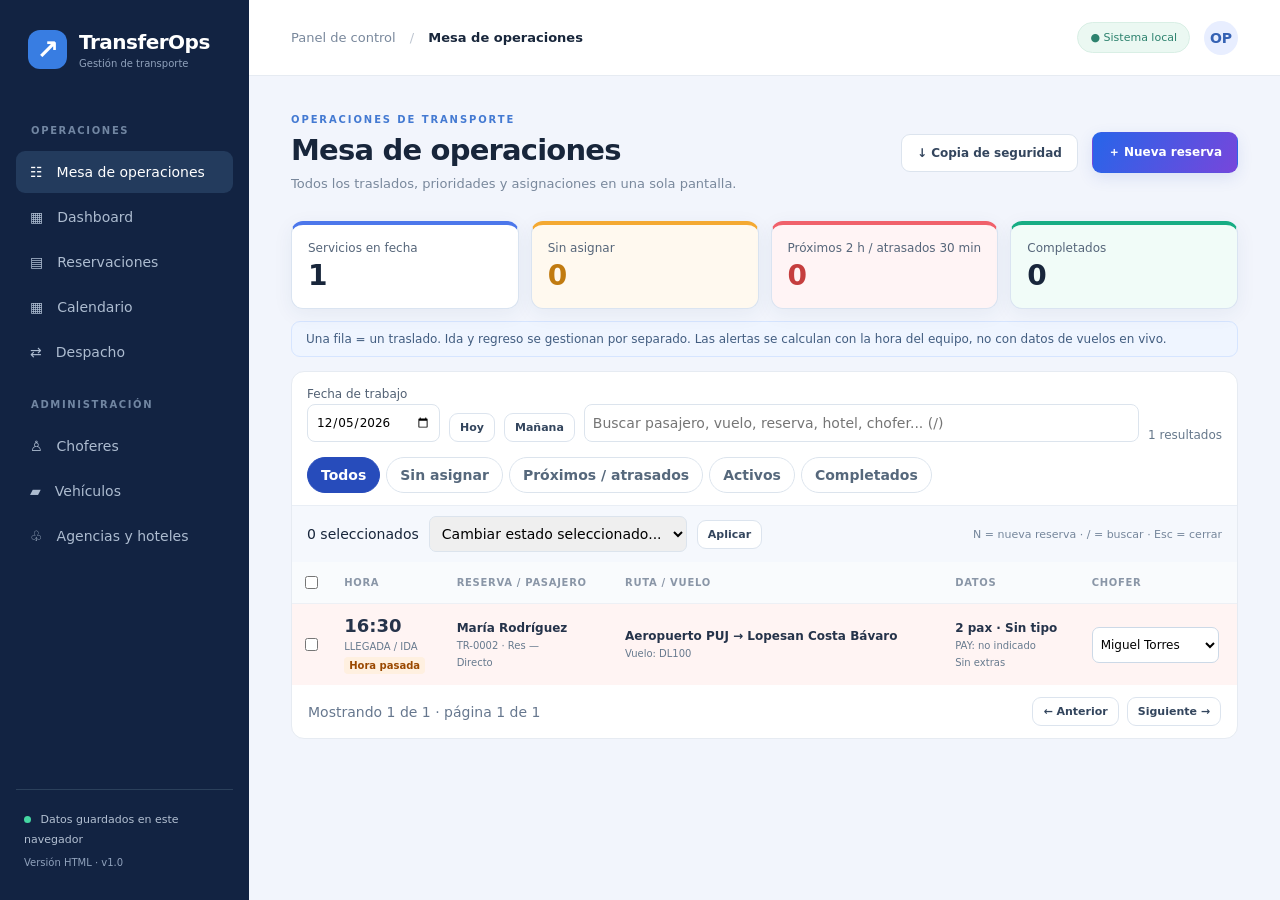
==== index.html @ 714ba37a "Add files via upload" ====
<!doctype html>
<html lang="es"><head><meta charset="UTF-8"><meta name="viewport" content="width=device-width, initial-scale=1"><meta name="theme-color" content="#101f34"><title>TransferOps | Gestión de transporte</title><link rel="stylesheet" href="styles.css"></head>
<body>
<div class="layout">
<aside class="sidebar" id="sidebar"><div class="brand"><div class="brand-icon">↗</div><div><strong>TransferOps</strong><small>Gestión de transporte</small></div></div><div class="nav-title">OPERACIONES</div><nav id="nav"><button class="nav-item active" data-view="mesa">☷ <span>Mesa de operaciones</span></button><button class="nav-item" data-view="dashboard">▦ <span>Dashboard</span></button><button class="nav-item" data-view="reservas">▤ <span>Reservaciones</span></button><button class="nav-item" data-view="calendario">▦ <span>Calendario</span></button><button class="nav-item" data-view="despacho">⇄ <span>Despacho</span></button><div class="nav-title">ADMINISTRACIÓN</div><button class="nav-item" data-view="choferes">♙ <span>Choferes</span></button><button class="nav-item" data-view="vehiculos">▰ <span>Vehículos</span></button><button class="nav-item" data-view="agencias">♧ <span>Agencias y hoteles</span></button></nav><div class="sidebar-bottom"><span class="status-dot"></span> Datos guardados en este navegador <small>Versión HTML · v1.0</small></div></aside>
<div class="main-wrap"><header class="topbar"><div class="top-left"><button id="menuToggle" class="icon-button mobile-only" aria-label="Abrir menú">☰</button><div class="breadcrumb">Panel de control <span>/</span> <b id="breadcrumb">Mesa de operaciones</b></div></div><div class="top-right"><span class="live-pill">● Sistema local</span><div class="avatar">OP</div></div></header>
<main class="content"><div class="head-row"><div><div class="eyebrow">OPERACIONES DE TRANSPORTE</div><h1 id="pageTitle">Mesa de operaciones</h1><p id="pageSubtitle">Visualiza y administra todos tus servicios desde un solo lugar.</p></div><div class="head-actions"><button class="btn btn-light" id="exportBtn">↓ Copia de seguridad</button><button class="btn btn-primary" id="newBookingBtn">＋ Nueva reserva</button></div></div><div id="content"></div></main></div></div>
<div class="modal-backdrop hidden" id="modal"><div class="modal" role="dialog" aria-modal="true" aria-labelledby="modalTitle"><div class="modal-head"><div><div class="eyebrow">GESTIÓN DE SERVICIOS</div><h2 id="modalTitle">Nueva reservación</h2></div><button class="icon-button" id="closeModal" aria-label="Cerrar">✕</button></div><form id="bookingForm"><input type="hidden" name="id"><div class="form-grid"><label>Nombre del pasajero *<input name="passenger" required maxlength="100" placeholder="Ej. Juan Pérez"></label><label>Teléfono / WhatsApp<input name="phone" placeholder="809-000-0000"></label><label>Origen comercial<select name="source" id="sourceSelect"><option value="directo">Cliente directo</option><option value="agencia">Agencia</option><option value="hotel">Hotel</option></select></label><label>Agencia u hotel<select name="agencyId" id="agencySelect"><option value="">Sin intermediario</option></select></label><label>Referencia de reserva (Res)<input name="externalRef" maxlength="60" placeholder="Ej. 97337"></label><label>Estado de pago (PAY)<select name="paymentStatus"><option value="no_indicado">No indicado (—)</option><option value="pendiente">Pendiente</option><option value="pagado">Pagado</option><option value="parcial">Pago parcial</option><option value="cobrar_chofer">Cobrar al chofer</option></select></label><label>Pasajeros *<input name="pax" type="number" min="1" max="100" value="2" required></label><label>Tipo de servicio<select name="tripType" id="tripType"><option value="solo_ida">Solo ida</option><option value="ida_vuelta">Ida y vuelta</option></select></label></div><div class="form-section-title">TRAYECTO DE IDA</div><div class="form-grid"><label>Origen *<input name="origin" required placeholder="Aeropuerto PUJ"></label><label>Destino *<input name="destination" required placeholder="Hotel / dirección"></label><label>Fecha y hora *<input type="datetime-local" name="departure" required></label><label>Vuelo<input name="flight" placeholder="Ej. AA123"></label><label>Vehículo solicitado (VEH)<input name="requestedVehicle" maxlength="80" placeholder="Ej. HIACE"></label><label>Habitación / dato adicional<input name="room" maxlength="80" placeholder="Si aplica"></label><label>Precio (USD)<input name="price" type="number" min="0" step="0.01" value="0"></label><label>Duración estimada (min)<input name="duration" type="number" min="15" max="1440" value="90"></label></div><div class="return-box hidden" id="returnBox"><div class="form-section-title">TRAYECTO DE REGRESO</div><div class="form-grid"><label>Fecha y hora de regreso *<input type="datetime-local" name="returnDeparture"></label><label>Vuelo de regreso<input name="returnFlight" placeholder="Ej. AA456"></label><label>Precio regreso (USD)<input name="returnPrice" type="number" min="0" step="0.01" value="0"></label><label>Duración estimada (min)<input name="returnDuration" type="number" min="15" max="1440" value="90"></label></div><div class="form-hint">El regreso invierte automáticamente el origen y destino de la ida.</div></div><label class="full-label">Extras / indicaciones del comprobante<input name="extras" maxlength="300" placeholder="Ej. X1 XV RUM / X2 SIX PACK"></label><label class="full-label">Observaciones<textarea name="notes" rows="2" placeholder="Instrucciones, silla para bebé, punto de encuentro..."></textarea></label><div class="form-actions"><button type="button" class="btn btn-light" id="cancelModal">Cancelar</button><button type="submit" class="btn btn-primary">Guardar reservación</button></div></form></div></div>
<nav class="mobile-dock" aria-label="Navegación rápida"><button data-dock="mesa" class="dock-active"><span>▤</span>Mesa</button><button data-dock="reservas"><span>▣</span>Reservas</button><button data-dock="calendario"><span>▦</span>Agenda</button><button data-dock="despacho"><span>⇄</span>Despacho</button><button data-dock="nuevo" class="dock-new"><span>＋</span>Nueva</button></nav>
<div id="toast" class="toast hidden" role="status"></div><script src="app.js"></script></body></html>
---- styles.css ----
:root{--navy:#101f34;--blue:#2366d1;--blue-light:#e9f0ff;--ink:#18263b;--muted:#79889c;--line:#e6ebf2;--canvas:#f6f8fc;--white:#fff;--green:#14856c;--red:#d95757}*{box-sizing:border-box}body{margin:0;font-family:Inter,ui-sans-serif,system-ui,-apple-system,"Segoe UI",Arial,sans-serif;background:var(--canvas);color:var(--ink);font-size:14px}button,input,select,textarea{font:inherit}button{cursor:pointer}.layout{display:flex;min-height:100vh}.sidebar{width:249px;flex:none;background:var(--navy);color:#dbe6f5;display:flex;flex-direction:column;padding:28px 16px;position:sticky;top:0;height:100vh}.brand{display:flex;align-items:center;gap:12px;padding:2px 12px 33px}.brand-icon{width:39px;height:39px;background:#387de2;border-radius:12px;display:grid;place-items:center;font-size:27px;font-weight:800;color:#fff}.brand strong{font-size:20px;letter-spacing:-.5px;color:#fff}.brand small,.sidebar-bottom small{display:block;font-size:10px;color:#90a2bc;margin-top:4px}.nav-title{font-size:10px;letter-spacing:1.65px;color:#7186a2;padding:23px 15px 12px;font-weight:800}.nav-item{display:flex;align-items:center;gap:14px;border:0;width:100%;padding:13px 14px;border-radius:9px;color:#adbcd0;background:transparent;text-align:left;font-size:14px;margin:3px 0}.nav-item:first-letter{font-size:19px}.nav-item.active,.nav-item:hover{background:#233b5d;color:#fff}.sidebar-bottom{margin-top:auto;font-size:11px;border-top:1px solid #2b405b;padding:20px 8px 0;color:#b3c0d2;line-height:1.8}.status-dot{display:inline-block;width:7px;height:7px;border-radius:50%;background:#45d7a2;margin-right:6px}.main-wrap{flex:1;min-width:0}.topbar{height:76px;background:#fff;border-bottom:1px solid var(--line);display:flex;align-items:center;justify-content:space-between;padding:0 42px}.breadcrumb{color:var(--muted);font-size:13px}.breadcrumb span{margin:0 10px;color:#bdc5d0}.breadcrumb b{color:var(--ink)}.top-right,.head-actions,.top-left{display:flex;align-items:center;gap:14px}.live-pill{color:#2d826e;background:#ebf8f2;border:1px solid #d9efe5;font-size:11px;padding:8px 12px;border-radius:30px}.avatar{width:34px;height:34px;background:#e8eeff;color:#3562b4;font-weight:700;border-radius:50%;display:grid;place-items:center}.content{max-width:1600px;margin:0 auto;padding:38px 42px}.head-row{display:flex;justify-content:space-between;align-items:center;gap:18px;margin-bottom:30px}.eyebrow{font-size:10px;letter-spacing:1.9px;font-weight:800;color:#447ad2;margin-bottom:8px}.head-row h1{font-size:29px;margin:0;letter-spacing:-.8px}.head-row p{color:var(--muted);margin:9px 0 0;font-size:13px}.btn{border:1px solid transparent;display:inline-flex;align-items:center;gap:7px;border-radius:9px;padding:11px 15px;font-size:12px;font-weight:700;white-space:nowrap}.btn-primary{background:var(--blue);color:white}.btn-primary:hover{background:#1757bc}.btn-light{background:#fff;border-color:#dce4ee;color:#33455d}.btn-light:hover{background:#f2f6fd}.btn-sm{font-size:11px;padding:7px 10px}.stats{display:grid;grid-template-columns:repeat(4,minmax(0,1fr));gap:17px;margin-bottom:24px}.stat{background:#fff;border:1px solid var(--line);border-radius:13px;padding:22px;position:relative;min-height:128px}.stat span{color:var(--muted);font-size:12px}.stat b{display:block;font-size:30px;margin-top:13px;letter-spacing:-1px}.stat i{position:absolute;right:19px;top:18px;background:#f0f5fe;color:#4279d3;border-radius:10px;padding:9px;font-style:normal;font-size:18px}.section{background:#fff;border:1px solid var(--line);border-radius:13px;margin-bottom:22px;overflow:hidden}.section-head{padding:21px 23px;border-bottom:1px solid var(--line);display:flex;align-items:center;justify-content:space-between;gap:15px}.section-head h2{font-size:15px;margin:0}.section-head p{font-size:12px;color:var(--muted);margin:6px 0 0}.section-body{padding:22px}.table-scroll{overflow-x:auto}.table{width:100%;border-collapse:collapse;text-align:left}.table th{background:#f9fbfd;color:#8a96a7;font-size:10px;letter-spacing:.7px;font-weight:800;text-transform:uppercase;padding:13px 18px;white-space:nowrap}.table td{padding:16px 18px;border-top:1px solid #edf0f5;font-size:12px;vertical-align:middle}.table strong{display:block;color:#25334a}.secondary{color:var(--muted);font-size:11px;margin-top:5px}.badge{display:inline-block;border-radius:6px;font-size:10px;font-weight:700;padding:6px 9px;white-space:nowrap;background:#f0f2f6;color:#65758a}.badge.confirmada,.badge.asignado{background:#eaf1ff;color:#376cbe}.badge.en_camino,.badge.en_curso,.badge.pasajero_a_bordo{background:#e7f7f3;color:#13866e}.badge.completado{background:#e7f7ed;color:#208350}.badge.cancelado{background:#ffebeb;color:#cb4e4e}.badge.pendiente{background:#fff4e3;color:#ac7427}.toolbar{display:flex;gap:10px;align-items:center;flex-wrap:wrap;padding:17px 20px;border-bottom:1px solid var(--line)}.toolbar input,.toolbar select,.simple-form input,.simple-form select{background:white;border:1px solid #dfe6ee;border-radius:8px;padding:10px 12px;outline-color:#2366d1;color:#34445a;min-width:125px}.toolbar input{flex:1;min-width:180px}.empty{padding:45px 20px;text-align:center;color:var(--muted)}.empty strong{display:block;margin-bottom:8px;color:var(--ink)}.link-button{color:#2569d2;background:transparent;border:none;font-weight:700;font-size:12px;padding:5px}.actions{display:flex;align-items:center;gap:5px}.mini-row{display:grid;grid-template-columns:1fr 1fr;gap:20px}.summary-list{display:flex;flex-direction:column;gap:12px}.summary-item{padding:12px;border:1px solid var(--line);border-radius:9px;display:flex;justify-content:space-between;gap:10px;align-items:center}.summary-item b{font-size:12px}.summary-item span{font-size:11px;color:var(--muted)}.modal-backdrop{position:fixed;inset:0;background:#0e1a2cb8;z-index:20;display:flex;align-items:center;justify-content:center;padding:18px}.hidden{display:none!important}.modal{background:#fff;border-radius:16px;max-width:760px;width:100%;max-height:94vh;overflow:auto;box-shadow:0 30px 90px #0004}.modal-head{padding:24px 28px 18px;border-bottom:1px solid var(--line);display:flex;justify-content:space-between;align-items:center}.modal-head h2{margin:0;font-size:21px}.icon-button{border:1px solid var(--line);border-radius:9px;background:#fff;padding:8px 11px}.modal form{padding:23px 28px 28px}.form-grid{display:grid;grid-template-columns:1fr 1fr;gap:16px}.form-grid label,.full-label{display:flex;flex-direction:column;gap:7px;font-size:11px;font-weight:700;color:#45566d}.form-grid input,.form-grid select,.full-label textarea{border:1px solid #dce5f1;border-radius:8px;padding:11px 12px;width:100%;font-weight:400;color:#203047;background:#fff}.form-grid input:focus,.form-grid select:focus,textarea:focus{outline:2px solid #adccff}.form-section-title{border-top:1px solid var(--line);padding-top:21px;margin:23px 0 16px;font-size:10px;font-weight:800;letter-spacing:1.6px;color:#447ad2}.return-box .form-section-title{border-top:none}.return-box{margin-top:22px;border:1px solid #dfe8f5;background:#f9fbff;border-radius:10px;padding:0 16px 18px}.form-hint{color:var(--muted);font-size:11px;margin-top:12px}.full-label{margin-top:18px}.form-actions{display:flex;justify-content:end;gap:10px;margin-top:23px}.toast{position:fixed;z-index:40;right:22px;bottom:24px;background:#152a43;color:#fff;border-radius:10px;padding:14px 20px;box-shadow:0 10px 30px #0003;font-size:12px}.simple-form{display:flex;gap:9px;flex-wrap:wrap;align-items:end}.simple-form input,.simple-form select{flex:1;min-width:145px}.month-bar{display:flex;gap:12px;align-items:center}.calendar{display:grid;grid-template-columns:repeat(7,minmax(0,1fr));gap:5px;padding:18px}.day-name{text-align:center;color:#8190a4;font-size:10px;font-weight:700;padding:8px}.day-cell{min-height:108px;border:1px solid var(--line);border-radius:8px;padding:8px;overflow:hidden;background:#fff}.day-cell.outside{background:#f9fafc;color:#aab4c2}.day-cell.today{border-color:#4082e5}.day-cell .date{font-size:12px;font-weight:700;display:block;margin-bottom:8px}.calendar-event{display:block;width:100%;padding:4px 6px;margin:3px 0;border:0;border-radius:5px;background:#edf3ff;color:#285da8;text-align:left;font-size:10px;white-space:nowrap;overflow:hidden;text-overflow:ellipsis}.calendar-event.return{background:#ecfaf3;color:#197354}.muted-note{font-size:11px;color:var(--muted)}.mobile-only{display:none}.pill-select{max-width:150px;padding:7px 5px;border:1px solid #dfe5ee;border-radius:6px;font-size:11px;background:#fff}.kpi-mini{font-weight:700;color:#206fcf}.detail-card{padding:17px 22px;display:flex;flex-wrap:wrap;gap:20px;justify-content:space-between;align-items:center;border-top:1px solid var(--line)}.detail-card .route{min-width:200px;flex:1}.detail-card .route strong{font-size:13px}.detail-card .assign{display:flex;gap:8px;flex-wrap:wrap}.detail-card .assign select{min-width:130px}.small-help{color:var(--muted);font-size:11px;padding:14px 20px}.details-tag{font-size:10px;color:#4776bc;background:#ebf1fc;border-radius:6px;padding:6px 8px}.notice{border:1px solid #d7e6fc;background:#eff5ff;color:#3f6396;font-size:12px;line-height:1.6;border-radius:10px;padding:15px 18px;margin-bottom:20px}@media(max-width:1100px){.stats{grid-template-columns:repeat(2,1fr)}.content{padding:30px 24px}.topbar{padding:0 24px}.mini-row{grid-template-columns:1fr}}@media(max-width:780px){.sidebar{position:fixed;z-index:12;left:-270px;transition:left .2s;box-shadow:10px 0 40px #0001}.sidebar.open{left:0}.mobile-only{display:inline-flex}.topbar{height:65px;padding:0 16px}.content{padding:25px 14px}.head-row{align-items:flex-start;flex-direction:column}.head-actions{width:100%;flex-wrap:wrap}.head-row h1{font-size:26px}.stats{gap:10px}.stat{padding:16px;min-height:110px}.stat b{font-size:24px}.form-grid{grid-template-columns:1fr}.modal form{padding:18px}.modal-head{padding:20px}.calendar{gap:2px;padding:8px}.day-cell{min-height:75px;padding:4px}.calendar-event{font-size:8px;padding:4px 2px}.day-name{font-size:9px}.section-head{padding:17px}.top-right .live-pill{display:none}}@media(max-width:420px){.stats{grid-template-columns:1fr 1fr}.stat i{display:none}.stat b{font-size:22px}.form-actions{flex-wrap:wrap}}

/* Mesa de operaciones: densidad controlada y acceso rápido */
.ops-stats{display:grid;grid-template-columns:repeat(4,minmax(0,1fr));gap:12px;margin-bottom:12px}.ops-stat{border:1px solid #dae4f1;background:#fff;border-radius:12px;padding:16px}.ops-stat span{display:block;font-size:12px;color:#56667a}.ops-stat strong{display:block;font-size:28px;margin-top:4px}.ops-stat.warn strong{color:#c17b10}.ops-stat.hot strong{color:#c53e3e}.ops-note{padding:10px 14px;background:#eff5ff;border:1px solid #d6e5ff;border-radius:9px;color:#425d80;margin-bottom:14px;font-size:12px}.ops-board{overflow:hidden}.ops-controls{display:flex;align-items:end;gap:9px;flex-wrap:wrap;padding:15px}.ops-controls label{display:grid;gap:3px;font-size:12px;color:#526174}.ops-controls input{min-height:38px;border:1px solid #dce4ed;border-radius:8px;padding:8px}.ops-search{flex:1;min-width:245px}.ops-count{font-size:12px;color:#66788b}.ops-tabs{display:flex;gap:6px;overflow:auto;padding:0 15px 12px}.ops-tab{border:1px solid #dce4ed;border-radius:18px;padding:9px 13px;white-space:nowrap;background:#fff;color:#56687c;font-weight:650}.ops-tab.selected{background:#e7efff;color:#1755a7;border-color:#a9c8ff}.ops-bulk{display:flex;gap:10px;align-items:center;flex-wrap:wrap;padding:10px 15px;background:#f5f8fd;border-top:1px solid #e9eef5}.ops-bulk select{padding:8px;border:1px solid #dce4ed;border-radius:7px}.ops-helper{font-size:11px;color:#75869b;margin-left:auto}.ops-table{font-size:12px;min-width:1400px}.ops-table td,.ops-table th{padding:11px 9px;vertical-align:middle}.ops-table td strong{font-size:12px}.ops-table td small{display:block;color:#677a8e;margin-top:4px;max-width:250px;line-height:1.3}.ops-time strong{font-size:18px!important}.ops-alert{display:inline-block;background:#fff0e0;color:#9a4800;border-radius:4px;padding:3px 5px;margin-top:4px;font-weight:700;font-size:10px}.ops-select{max-width:170px;width:100%;border:1px solid #ccd9e7;border-radius:7px;padding:9px 4px;background:#fff;font-size:12px}.ops-table tr.ops-unassigned{box-shadow:inset 3px 0 #e2a22a}.ops-table tr.ops-late{background:#fff4f3}.ops-table tr.ops-urgent:not(.ops-late){background:#fffaf1}.ops-footer{display:flex;justify-content:space-between;align-items:center;gap:12px;padding:12px 16px;color:#66778e}.ops-footer div{display:flex;gap:8px}@media(max-width:900px){.ops-stats{grid-template-columns:repeat(2,minmax(0,1fr))}.ops-helper{display:none}.ops-controls{align-items:stretch}}

/* TransferOps Mobile: diseñado para despachar con una sola mano */
:root{--blue:#2864e7;--navy:#122342;--canvas:#f2f5fc;--green:#0e9c7a;--red:#e44759;--orange:#e89020}
.btn-primary{background:linear-gradient(120deg,#2765e9,#7746db);box-shadow:0 5px 15px #3855bd20}.btn:active,.service-button:active,.mobile-dock button:active{transform:scale(.98)}
.ops-stat{border-top:4px solid #4c77eb;box-shadow:0 5px 20px #203d7210}.ops-stat.warn{border-top-color:#f4a932;background:#fff9ef}.ops-stat.hot{border-top-color:#f0616b;background:#fff4f5}.ops-stat:last-child{border-top-color:#17ad84;background:#f1fcf8}
.ops-tab.selected{background:#274cbb;color:#fff;border-color:#274cbb}.ops-table tbody tr:hover{background:#f0f5ff}.mobile-dock,.mobile-services{display:none}
@media(max-width:780px){
 html{scroll-padding-top:70px}body{background:#f3f6fd}.topbar{height:56px;position:sticky;top:0;z-index:8;box-shadow:0 3px 16px #18395a0a}.breadcrumb{font-size:12px}.avatar{width:30px;height:30px}.content{padding:17px 12px calc(105px + env(safe-area-inset-bottom))}.eyebrow{font-size:9px}.head-row{gap:12px;margin-bottom:15px}.head-row h1{font-size:23px}.head-row p{font-size:12px;margin-top:5px}.head-actions{display:grid;grid-template-columns:1fr 1fr;gap:8px}.head-actions .btn{justify-content:center;padding:12px 6px;font-size:11px}.head-actions .btn-primary{background:linear-gradient(110deg,#285feb,#7440d8)}
 .mobile-dock{display:flex;position:fixed;bottom:0;left:0;right:0;z-index:15;align-items:stretch;justify-content:space-around;background:#fff;border-top:1px solid #dbe3ef;padding:7px 4px calc(7px + env(safe-area-inset-bottom));box-shadow:0 -10px 30px #19305716}.mobile-dock button{border:0;background:transparent;min-width:0;flex:1;display:flex;flex-direction:column;align-items:center;justify-content:center;gap:2px;color:#718198;font-size:10px;font-weight:750;padding:5px 1px;border-radius:10px;min-height:50px}.mobile-dock button span{font-size:23px;line-height:25px}.mobile-dock button.dock-active{background:#edf3ff;color:#2c58c9}.mobile-dock button.dock-new{background:linear-gradient(140deg,#315bea,#7c49d9);color:#fff;margin-left:3px;box-shadow:0 4px 12px #365ae33d}
 .ops-stats{gap:8px}.ops-stat{padding:11px;min-height:91px;border-radius:12px}.ops-stat span{font-size:11px;line-height:1.3}.ops-stat strong{font-size:25px;margin-top:6px}.ops-note{padding:10px 12px;font-size:11px;margin-bottom:10px}.ops-board{border:0;background:transparent;overflow:visible}.ops-controls{padding:12px;background:white;border:1px solid #e2e9f4;border-radius:13px;display:grid;grid-template-columns:1fr 1fr;gap:8px}.ops-controls label{grid-column:1 / -1;font-weight:700}.ops-controls input{width:100%;min-height:46px;font-size:15px}.ops-controls .ops-search{grid-column:1 / -1;grid-row:3;min-width:0;font-size:16px;min-height:48px;background:#f7f9fe}.ops-controls .ops-count{grid-column:1/-1;text-align:center;font-size:11px}.ops-controls [data-mesa-today],.ops-controls [data-mesa-tomorrow]{min-height:42px;justify-content:center;background:#eaf1ff;color:#284caf;border-color:#cadbff}.ops-controls label{grid-row:1}.ops-tabs{padding:12px 0;gap:7px;scrollbar-width:none}.ops-tabs::-webkit-scrollbar{display:none}.ops-tab{font-size:12px;padding:11px 14px;border-radius:25px;min-height:43px}.ops-bulk{background:white;border:1px solid #e6eaf2;border-radius:12px;padding:9px;gap:7px;margin-bottom:10px}.ops-bulk select{flex:1;min-width:0;min-height:40px}.ops-bulk button{min-height:40px}.ops-bulk #mesaSelectedCount{font-size:11px;white-space:nowrap}.desktop-ops-table{display:none}.mobile-services{display:grid;gap:11px}.mobile-service{border:1px solid #dfe7f3;border-left:5px solid #4d79eb;border-radius:15px;padding:14px;background:white;box-shadow:0 5px 19px #193e770b}.mobile-service.service-missing{border-left-color:#eea52a}.mobile-service.service-urgent{background:#fffaf1}.mobile-service.service-late{background:#fff3f4;border-left-color:#e65262}.service-top{display:flex;align-items:center;flex-wrap:wrap;gap:7px}.service-clock{font-size:24px;font-weight:850;letter-spacing:-.6px;color:#14253e}.service-type{font-size:10px;font-weight:850;border-radius:7px;padding:6px 8px}.service-arrival{background:#e3f5f1;color:#137b60}.service-exit{background:#eee9ff;color:#6748b5}.service-alert{background:#ffdfdc;color:#a8323e;font-size:10px;font-weight:750;border-radius:6px;padding:5px}.service-main{display:flex;justify-content:space-between;align-items:center;gap:8px;margin:10px 0}.service-name{display:block;font-size:16px;color:#172947}.service-ref{font-size:11px;color:#708198;margin-top:3px}.service-route{background:#f4f7fc;border-radius:10px;padding:10px 12px;display:grid;grid-template-columns:1fr;gap:3px}.service-route strong{font-size:12px;font-weight:700;line-height:1.35}.service-route span{color:#6885c5;font-size:12px;font-weight:900}.service-chips{display:flex;gap:6px;flex-wrap:wrap;margin-top:9px}.service-chips span{background:#eaf2ff;color:#345b92;border-radius:7px;padding:6px 8px;font-size:11px;font-weight:700}.service-meta{color:#64758c;font-size:11px;margin:10px 0 0}.service-extras{margin-top:7px;border-radius:6px;background:#fdf4df;color:#805f21;padding:8px;font-size:11px;word-break:break-word}.service-actions{display:grid;grid-template-columns:minmax(0,1fr) minmax(0,1fr) 45px;gap:7px;margin-top:12px}.service-button{border:1px solid #d2def0;background:#edf3ff;color:#2355b2;min-height:45px;border-radius:9px;font-size:11px;font-weight:800;white-space:normal;padding:7px 5px}.next-button{background:#0fa17c;color:white;border-color:#0fa17c}.edit-button{font-size:19px;background:#fff}.service-assign{display:grid;gap:10px;background:#f3f6fd;padding:12px;border-radius:10px;margin-top:12px}.service-assign label{display:grid;gap:5px;font-size:11px;font-weight:750;color:#476080}.service-assign select{width:100%;min-height:46px;border:1px solid #cddcf1;border-radius:8px;background:#fff;padding:8px;font-size:15px;color:#193654}.ops-footer{border:0;background:white;border-radius:12px;margin-top:10px;font-size:11px;flex-wrap:wrap}.ops-footer .btn{min-height:41px}.section:not(.ops-board){border-radius:13px}.modal-backdrop{padding:0;align-items:end}.modal{width:100%;max-height:95dvh;border-radius:20px 20px 0 0;padding-bottom:env(safe-area-inset-bottom)}.modal-head{position:sticky;top:0;background:#fff;z-index:1;padding:18px 16px}.modal form{padding:14px 16px 30px}.form-grid{gap:13px}.form-grid input,.form-grid select,.full-label textarea,.full-label input{min-height:46px;font-size:16px}.form-actions{position:sticky;bottom:0;background:white;border-top:1px solid #e3e9f1;padding:12px 0;z-index:2}.form-actions .btn{min-height:46px;flex:1;justify-content:center}.toast{bottom:calc(85px + env(safe-area-inset-bottom));left:14px;right:14px;font-size:13px;text-align:center}
 .table-scroll:not(.desktop-ops-table){max-width:100%;overflow-x:auto}.toolbar{gap:8px;padding:12px}.toolbar input,.toolbar select{min-height:44px}.stat{min-height:104px}.day-cell{min-height:68px}.calendar-event{display:none}.day-cell:has(.calendar-event){background:#eaf2ff;border-color:#a4c1fb}.day-cell:has(.calendar-event):after{content:'●';font-size:13px;color:#3771db}
}
@media(max-width:365px){.service-actions{grid-template-columns:1fr 1fr 38px}.service-button{font-size:10px}.ops-stat strong{font-size:22px}.mobile-dock button{font-size:9px}}
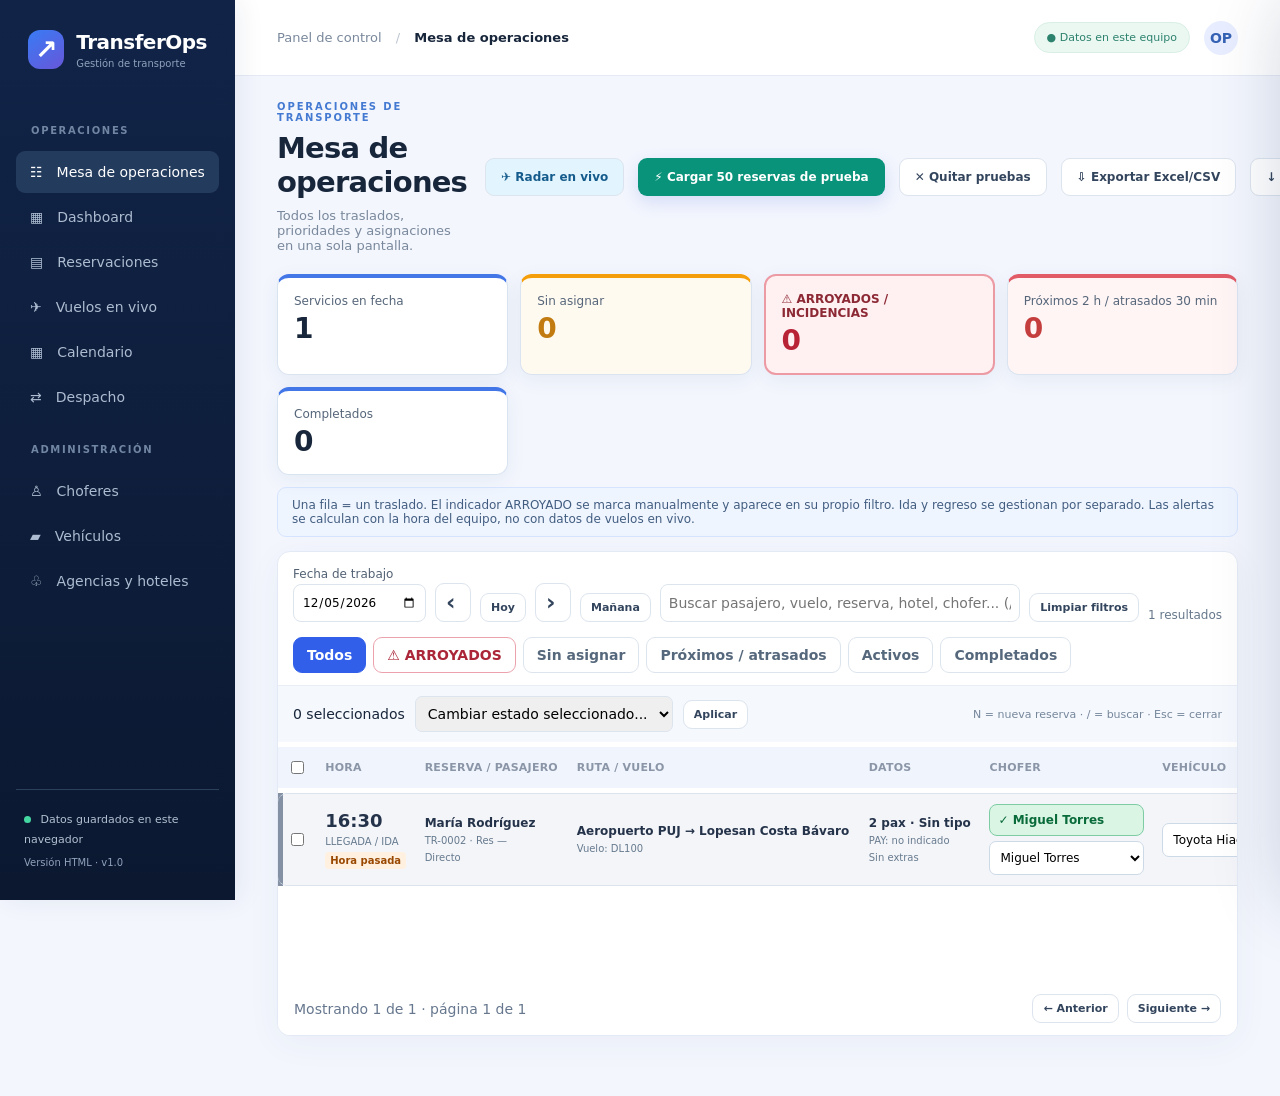
==== commit bc6d4355: "Add files via upload" ====
--- a/index.html
+++ b/index.html
@@ -1,10 +1,10 @@
 <!doctype html>
-<html lang="es"><head><meta charset="UTF-8"><meta name="viewport" content="width=device-width, initial-scale=1"><meta name="theme-color" content="#101f34"><title>TransferOps | Gestión de transporte</title><link rel="stylesheet" href="styles.css"></head>
+<html lang="es"><head><meta charset="UTF-8"><meta name="viewport" content="width=device-width, initial-scale=1"><meta name="theme-color" content="#101f34"><title>TransferOps | Gestión de transporte</title><link rel="stylesheet" href="styles.css"><link rel="stylesheet" href="pc-pro.css"></head>
 <body>
 <div class="layout">
-<aside class="sidebar" id="sidebar"><div class="brand"><div class="brand-icon">↗</div><div><strong>TransferOps</strong><small>Gestión de transporte</small></div></div><div class="nav-title">OPERACIONES</div><nav id="nav"><button class="nav-item active" data-view="mesa">☷ <span>Mesa de operaciones</span></button><button class="nav-item" data-view="dashboard">▦ <span>Dashboard</span></button><button class="nav-item" data-view="reservas">▤ <span>Reservaciones</span></button><button class="nav-item" data-view="calendario">▦ <span>Calendario</span></button><button class="nav-item" data-view="despacho">⇄ <span>Despacho</span></button><div class="nav-title">ADMINISTRACIÓN</div><button class="nav-item" data-view="choferes">♙ <span>Choferes</span></button><button class="nav-item" data-view="vehiculos">▰ <span>Vehículos</span></button><button class="nav-item" data-view="agencias">♧ <span>Agencias y hoteles</span></button></nav><div class="sidebar-bottom"><span class="status-dot"></span> Datos guardados en este navegador <small>Versión HTML · v1.0</small></div></aside>
-<div class="main-wrap"><header class="topbar"><div class="top-left"><button id="menuToggle" class="icon-button mobile-only" aria-label="Abrir menú">☰</button><div class="breadcrumb">Panel de control <span>/</span> <b id="breadcrumb">Mesa de operaciones</b></div></div><div class="top-right"><span class="live-pill">● Sistema local</span><div class="avatar">OP</div></div></header>
-<main class="content"><div class="head-row"><div><div class="eyebrow">OPERACIONES DE TRANSPORTE</div><h1 id="pageTitle">Mesa de operaciones</h1><p id="pageSubtitle">Visualiza y administra todos tus servicios desde un solo lugar.</p></div><div class="head-actions"><button class="btn btn-light" id="exportBtn">↓ Copia de seguridad</button><button class="btn btn-primary" id="newBookingBtn">＋ Nueva reserva</button></div></div><div id="content"></div></main></div></div>
+<aside class="sidebar" id="sidebar"><div class="brand"><div class="brand-icon">↗</div><div><strong>TransferOps</strong><small>Gestión de transporte</small></div></div><div class="nav-title">OPERACIONES</div><nav id="nav"><button class="nav-item active" data-view="mesa">☷ <span>Mesa de operaciones</span></button><button class="nav-item" data-view="dashboard">▦ <span>Dashboard</span></button><button class="nav-item" data-view="reservas">▤ <span>Reservaciones</span></button><a class="nav-item" href="vuelos.html" style="text-decoration:none">✈ <span>Vuelos en vivo</span></a><button class="nav-item" data-view="calendario">▦ <span>Calendario</span></button><button class="nav-item" data-view="despacho">⇄ <span>Despacho</span></button><div class="nav-title">ADMINISTRACIÓN</div><button class="nav-item" data-view="choferes">♙ <span>Choferes</span></button><button class="nav-item" data-view="vehiculos">▰ <span>Vehículos</span></button><button class="nav-item" data-view="agencias">♧ <span>Agencias y hoteles</span></button></nav><div class="sidebar-bottom"><span class="status-dot"></span> Datos guardados en este navegador <small>Versión HTML · v1.0</small></div></aside>
+<div class="main-wrap"><header class="topbar"><div class="top-left"><button id="menuToggle" class="icon-button mobile-only" aria-label="Abrir menú">☰</button><div class="breadcrumb">Panel de control <span>/</span> <b id="breadcrumb">Mesa de operaciones</b></div></div><div class="top-right"><span class="live-pill">● Datos en este equipo</span><div class="avatar">OP</div></div></header>
+<main class="content"><div class="head-row"><div><div class="eyebrow">OPERACIONES DE TRANSPORTE</div><h1 id="pageTitle">Mesa de operaciones</h1><p id="pageSubtitle">Visualiza y administra todos tus servicios desde un solo lugar.</p></div><div class="head-actions"><a class="btn btn-light" href="vuelos.html" style="text-decoration:none;background:#e2f5ff;color:#155b8b">✈ Radar en vivo</a><button class="btn btn-primary" id="loadDemoBtn" style="background:#0a937b;color:white">⚡ Cargar 50 reservas de prueba</button><button class="btn btn-light" id="removeDemoBtn" title="Elimina solamente las reservas TEST- y los recursos de prueba">✕ Quitar pruebas</button><button class="btn btn-light" id="csvBtn">⇩ Exportar Excel/CSV</button><button class="btn btn-light" id="exportBtn">↓ Respaldo</button><button class="btn btn-primary" id="newBookingBtn">＋ Nueva reserva</button></div></div><div id="content"></div></main></div></div>
 <div class="modal-backdrop hidden" id="modal"><div class="modal" role="dialog" aria-modal="true" aria-labelledby="modalTitle"><div class="modal-head"><div><div class="eyebrow">GESTIÓN DE SERVICIOS</div><h2 id="modalTitle">Nueva reservación</h2></div><button class="icon-button" id="closeModal" aria-label="Cerrar">✕</button></div><form id="bookingForm"><input type="hidden" name="id"><div class="form-grid"><label>Nombre del pasajero *<input name="passenger" required maxlength="100" placeholder="Ej. Juan Pérez"></label><label>Teléfono / WhatsApp<input name="phone" placeholder="809-000-0000"></label><label>Origen comercial<select name="source" id="sourceSelect"><option value="directo">Cliente directo</option><option value="agencia">Agencia</option><option value="hotel">Hotel</option></select></label><label>Agencia u hotel<select name="agencyId" id="agencySelect"><option value="">Sin intermediario</option></select></label><label>Referencia de reserva (Res)<input name="externalRef" maxlength="60" placeholder="Ej. 97337"></label><label>Estado de pago (PAY)<select name="paymentStatus"><option value="no_indicado">No indicado (—)</option><option value="pendiente">Pendiente</option><option value="pagado">Pagado</option><option value="parcial">Pago parcial</option><option value="cobrar_chofer">Cobrar al chofer</option></select></label><label>Pasajeros *<input name="pax" type="number" min="1" max="100" value="2" required></label><label>Tipo de servicio<select name="tripType" id="tripType"><option value="solo_ida">Solo ida</option><option value="ida_vuelta">Ida y vuelta</option></select></label></div><div class="form-section-title">TRAYECTO DE IDA</div><div class="form-grid"><label>Origen *<input name="origin" required placeholder="Aeropuerto PUJ"></label><label>Destino *<input name="destination" required placeholder="Hotel / dirección"></label><label>Fecha y hora *<input type="datetime-local" name="departure" required></label><label>Vuelo<input name="flight" placeholder="Ej. AA123"></label><label>Vehículo solicitado (VEH)<input name="requestedVehicle" maxlength="80" placeholder="Ej. HIACE"></label><label>Habitación / dato adicional<input name="room" maxlength="80" placeholder="Si aplica"></label><label>Precio (USD)<input name="price" type="number" min="0" step="0.01" value="0"></label><label>Duración estimada (min)<input name="duration" type="number" min="15" max="1440" value="90"></label></div><div class="return-box hidden" id="returnBox"><div class="form-section-title">TRAYECTO DE REGRESO</div><div class="form-grid"><label>Fecha y hora de regreso *<input type="datetime-local" name="returnDeparture"></label><label>Vuelo de regreso<input name="returnFlight" placeholder="Ej. AA456"></label><label>Precio regreso (USD)<input name="returnPrice" type="number" min="0" step="0.01" value="0"></label><label>Duración estimada (min)<input name="returnDuration" type="number" min="15" max="1440" value="90"></label></div><div class="form-hint">El regreso invierte automáticamente el origen y destino de la ida.</div></div><label class="full-label">Extras / indicaciones del comprobante<input name="extras" maxlength="300" placeholder="Ej. X1 XV RUM / X2 SIX PACK"></label><label class="full-label">Observaciones<textarea name="notes" rows="2" placeholder="Instrucciones, silla para bebé, punto de encuentro..."></textarea></label><div class="form-actions"><button type="button" class="btn btn-light" id="cancelModal">Cancelar</button><button type="submit" class="btn btn-primary">Guardar reservación</button></div></form></div></div>
 <nav class="mobile-dock" aria-label="Navegación rápida"><button data-dock="mesa" class="dock-active"><span>▤</span>Mesa</button><button data-dock="reservas"><span>▣</span>Reservas</button><button data-dock="calendario"><span>▦</span>Agenda</button><button data-dock="despacho"><span>⇄</span>Despacho</button><button data-dock="nuevo" class="dock-new"><span>＋</span>Nueva</button></nav>
-<div id="toast" class="toast hidden" role="status"></div><script src="app.js"></script></body></html>
+<div class="quick-backdrop hidden" id="quickBackdrop"></div><aside id="quickPanel" class="quick-panel" role="dialog" aria-modal="true" aria-label="Detalle del traslado" aria-hidden="true"><div id="quickContent"></div></aside><div id="toast" class="toast hidden" role="status"></div><script src="demo-50.js"></script><script src="app.js"></script></body></html>
--- a/pc-pro.css
+++ b/pc-pro.css
@@ -0,0 +1,48 @@
+
+/* TransferOps PC Pro — herramientas de mesa y panel lateral */
+:root{--navy:#10213c;--blue:#315fe7;--canvas:#f3f6fd;--green:#059669}
+body{background:#f3f6fd}
+.sidebar{background:linear-gradient(180deg,#112448,#0b1830);box-shadow:5px 0 25px #1a315012}
+.brand-icon{background:linear-gradient(145deg,#397bf5,#6757d9)}
+.btn-primary{background:linear-gradient(100deg,#315ee9,#654fdd);border-color:transparent;box-shadow:0 6px 17px #405ede2a}
+.btn-primary:hover{filter:brightness(1.08)}
+.topbar{background:#fff;border-bottom:1px solid #e5eaf4}
+.ops-board{box-shadow:0 7px 35px #2341670c;border:1px solid #e4eaf5}
+.ops-controls{gap:9px}.ops-controls input.ops-search{min-width:270px;flex:1}
+.ops-stats .ops-stat{background:#fff;border-top:4px solid #4377e8}
+.ops-stats .ops-stat.warn{border-top-color:#f59e0b;background:#fffaf0}
+.ops-stats .ops-stat.hot{border-top-color:#e25c68;background:#fff5f5}
+.ops-tabs{gap:7px}.ops-tab{border-radius:9px;transition:background .15s}
+.ops-tab.selected{background:#315fe9;color:white;border-color:#315fe9}
+.ops-table thead th{background:#f0f4fc;position:sticky;top:0;z-index:3;white-space:nowrap;font-size:11px;letter-spacing:.02em}
+.desktop-ops-table{max-height:calc(100vh - 480px);min-height:240px;overflow:auto}
+.ops-table td{vertical-align:middle}.ops-table tbody tr:hover{background:#edf4ff!important;box-shadow:inset 4px 0 #5775ef}
+.ops-select{min-width:122px;max-width:190px;padding:8px 6px}
+.ops-open{background:#e9efff!important;color:#315de3!important;font-weight:750!important;border-color:#cad8ff!important;white-space:nowrap}
+.ops-open:hover{background:#315de3!important;color:white!important}
+.day-step{font-size:23px!important;min-width:36px;line-height:1!important}
+.quick-backdrop{position:fixed;inset:0;background:rgba(12,27,52,.32);z-index:85}
+.quick-backdrop.hidden{display:none}
+.quick-panel{position:fixed;right:0;top:0;width:min(460px,100vw);height:100dvh;background:#fff;z-index:90;box-shadow:-18px 0 70px #0e265333;transform:translateX(105%);transition:transform .2s ease;overflow:hidden}
+.quick-panel.visible{transform:translateX(0)}
+.quick-head{display:flex;justify-content:space-between;align-items:flex-start;padding:25px 27px 18px;border-bottom:1px solid #e6eaf2;background:linear-gradient(110deg,#f6f9ff,#f3f0ff)}
+.quick-head h2{margin:7px 0 4px;font-size:23px}.quick-code{font-size:12px;color:#617493}
+.quick-scroll{height:calc(100dvh - 112px);overflow-y:auto;padding:20px 27px 45px}
+.quick-status{display:flex;justify-content:space-between;align-items:center;gap:10px;font-size:12px;color:#66758b}
+.quick-route{border:1px solid #dae4f5;border-radius:14px;background:#f6f9ff;padding:16px 18px;margin:16px 0;display:grid;gap:3px}
+.quick-route span,.quick-grid span{font-size:10px;color:#7b8aa1;text-transform:uppercase;font-weight:750;letter-spacing:.06em}
+.quick-route strong{font-size:15px;color:#152846}.quick-route div{color:#647bc2;margin:5px 0}
+.quick-grid{display:grid;grid-template-columns:1fr 1fr;gap:12px;margin-bottom:17px}
+.quick-grid div{background:#f6f8fc;border:1px solid #edf0f6;padding:11px 12px;border-radius:10px;display:grid;gap:5px;min-width:0}
+.quick-grid strong{font-size:12px;overflow-wrap:anywhere}.quick-note{border-left:4px solid #e6a23e;padding:10px 13px;background:#fff8e9;margin:12px 0;border-radius:5px;font-size:12px}.quick-note p{margin:5px 0 0;overflow-wrap:anywhere}
+.quick-label{font-size:10px;font-weight:850;letter-spacing:.11em;color:#53709a;margin:22px 0 11px}
+.quick-field{font-size:12px;font-weight:750;display:grid;gap:5px;margin-bottom:11px}.quick-field select{width:100%;padding:11px 12px;border:1px solid #ccd7e9;border-radius:9px;background:#fff;color:#263952}
+.quick-buttons{display:grid;grid-template-columns:1fr 1fr;gap:9px}.quick-action{min-height:43px;border:0;border-radius:9px;color:#fff;font-weight:800}.quick-action.blue{background:#3576e8}.quick-action.purple{background:#7454d4}.quick-action.amber{background:#e19a22}.quick-action.green{background:#0c9b73}.quick-action:hover{filter:brightness(.91)}.full-quick-edit{width:100%;margin-top:13px;padding:12px}
+@media(min-width:1100px){.content{padding-top:25px}.head-row{margin-bottom:21px}.ops-table td{padding-top:10px!important;padding-bottom:10px!important}.sidebar{width:235px}.ops-table small{line-height:1.35}.ops-board .ops-footer{background:#fff}}
+@media(max-width:760px){.quick-head{padding:18px}.quick-scroll{padding:17px}.head-actions #csvBtn{display:none}.quick-panel{width:100vw}.ops-board .ops-controls .ops-search{min-width:0}.ops-table{display:none}}
+
+/* Centro de despacho: estado visible sin depender solo de color */
+.ops-table{border-collapse:separate!important;border-spacing:0 5px!important}.ops-table tbody tr{--state:#8491a4;--state-light:#f3f5f9;background:var(--state-light)!important;box-shadow:inset 5px 0 var(--state)!important}.ops-table tbody tr td{background:transparent!important;border-block:1px solid #dce3ec!important;vertical-align:middle}.ops-table tbody tr td:first-child{border-radius:9px 0 0 9px}.ops-table tbody tr td:last-child{border-radius:0 9px 9px 0}
+.ops-state-pendiente,.state-pendiente{--state:#ec9c19;--state-light:#fff5df}.ops-state-confirmada,.state-confirmada{--state:#3684d7;--state-light:#edf6ff}.ops-state-asignado,.state-asignado{--state:#7557d7;--state-light:#f3efff}.ops-state-en_camino,.state-en_camino{--state:#0aa3a3;--state-light:#e9fbfb}.ops-state-pasajero_a_bordo,.state-pasajero_a_bordo{--state:#188f56;--state-light:#e8faee}.ops-state-completado,.state-completado{--state:#7f9b90;--state-light:#eef5f1}.ops-state-cancelado,.state-cancelado{--state:#d96363;--state-light:#fff0f0}
+.ops-status-cell{min-width:132px}.status-strong{display:block;background:var(--state);color:#fff;padding:8px 9px;border-radius:8px;font-size:11px;font-weight:900;letter-spacing:.035em;text-align:center;margin-bottom:6px;white-space:nowrap}.ops-status-cell select{background:#fff!important;border:1px solid var(--state)!important;width:100%;font-size:11px!important}
+.ops-driver-cell{min-width:172px}.driver-identity{padding:8px;border-radius:8px;line-height:1.2;font-weight:900;font-size:12px;margin-bottom:5px;overflow-wrap:anywhere}.driver-assigned .driver-identity{background:#dbf5e5;color:#096b3a;border:1px solid #7dcca3}.driver-missing .driver-identity{background:#ffe8e8;color:#a12735;border:1px solid #efa2a2}.ops-driver-cell .ops-select{width:100%;max-width:none!important}.ops-row-arroyado{outline:2px solid #c32e3d;outline-offset:-1px;box-shadow:inset 6px 0 #c32e3d!important;background:#fff0f0!important}.flag-toggle{border:1px solid #db7d85;border-radius:9px;background:white;color:#9e2837;font-weight:850;font-size:11px;min-height:35px;padding:7px 10px;cursor:pointer;white-space:nowrap}.flag-toggle:hover{background:#ffe6e8}.flag-toggle.is-marked{background:#b92336!important;color:white!important;border-color:#b92336!important}.flag-arroyado{background:#b92336;color:white;border-radius:6px;padding:4px 7px;font-size:10px;font-weight:950}.ops-stat.arroyados-stat{background:#fff0f1;border:2px solid #ec9aa4;cursor:pointer}.ops-stat.arroyados-stat strong{color:#b92336}.ops-stat.arroyados-stat span{color:#8c2935;font-weight:900}.ops-stat.arroyados-stat:hover{background:#ffe1e5}.mobile-service{border-left:6px solid var(--state)!important;background:var(--state-light)!important}.mobile-service.marked-arroyado{outline:2px solid #b92336!important}.mobile-driver{border:1px solid #cbd8e9;padding:10px 12px;border-radius:9px;font-size:12px;margin:9px 0;font-weight:750;display:flex;gap:6px;align-items:center;flex-wrap:wrap}.mobile-driver.has-driver{background:#e4f8eb;color:#066335}.mobile-driver.missing-driver{background:#ffeded;color:#9c2733}.quick-driver-banner{display:flex;flex-direction:column;gap:4px;border-radius:12px;padding:16px;margin-bottom:10px}.quick-driver-banner span{font-size:10px;font-weight:850;letter-spacing:.07em}.quick-driver-banner strong{font-size:23px}.quick-driver-banner small{font-size:13px}.quick-driver-banner.has-driver{background:#dcf8e9;color:#0a713f}.quick-driver-banner.missing-driver{background:#ffe7e7;color:#a02735}.quick-flag{width:100%;margin:0 0 16px;min-height:43px}.ops-tabs .ops-tab[data-mesa-filter="arroyados"]{color:#aa2638;border-color:#eba2ad;font-weight:900}.ops-tabs .ops-tab[data-mesa-filter="arroyados"].selected{background:#b92336!important;color:white!important}.ops-table .ops-select{min-width:135px!important}.ops-board .table-scroll{overflow:auto}.ops-table{min-width:1450px}.ops-table th{white-space:nowrap}.mobile-service .flag-toggle{flex:1;min-width:145px}@media(max-width:760px){.ops-stat.arroyados-stat{grid-column:auto}.mobile-service .service-actions{display:flex;flex-wrap:wrap}.quick-driver-banner strong{font-size:20px}}
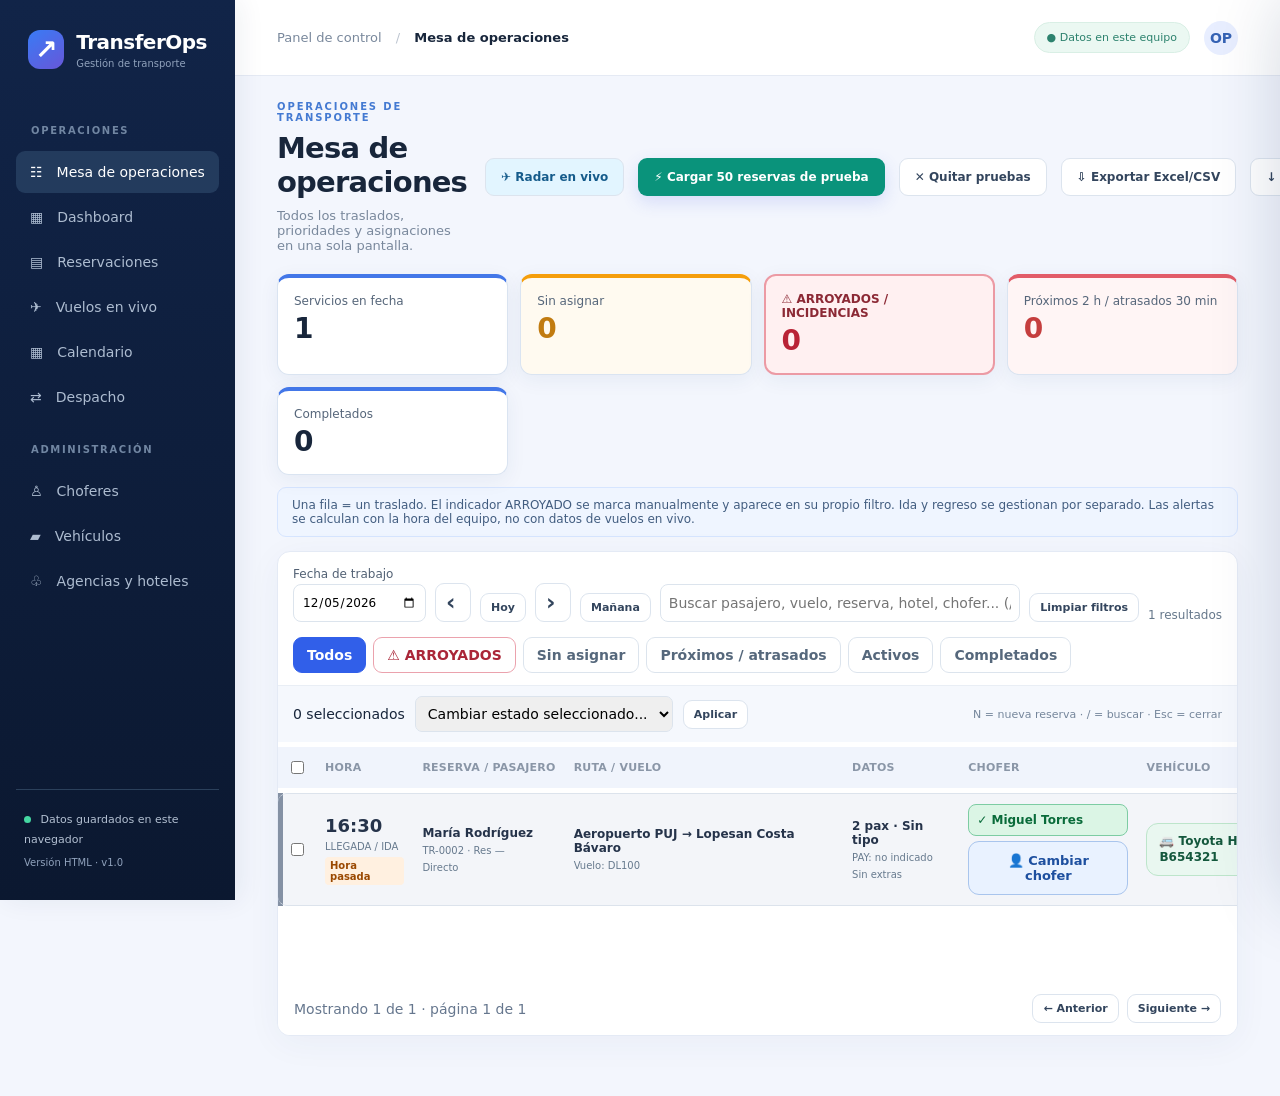
==== commit 5162b723: "Add files via upload" ====
--- a/index.html
+++ b/index.html
@@ -7,4 +7,4 @@
 <main class="content"><div class="head-row"><div><div class="eyebrow">OPERACIONES DE TRANSPORTE</div><h1 id="pageTitle">Mesa de operaciones</h1><p id="pageSubtitle">Visualiza y administra todos tus servicios desde un solo lugar.</p></div><div class="head-actions"><a class="btn btn-light" href="vuelos.html" style="text-decoration:none;background:#e2f5ff;color:#155b8b">✈ Radar en vivo</a><button class="btn btn-primary" id="loadDemoBtn" style="background:#0a937b;color:white">⚡ Cargar 50 reservas de prueba</button><button class="btn btn-light" id="removeDemoBtn" title="Elimina solamente las reservas TEST- y los recursos de prueba">✕ Quitar pruebas</button><button class="btn btn-light" id="csvBtn">⇩ Exportar Excel/CSV</button><button class="btn btn-light" id="exportBtn">↓ Respaldo</button><button class="btn btn-primary" id="newBookingBtn">＋ Nueva reserva</button></div></div><div id="content"></div></main></div></div>
 <div class="modal-backdrop hidden" id="modal"><div class="modal" role="dialog" aria-modal="true" aria-labelledby="modalTitle"><div class="modal-head"><div><div class="eyebrow">GESTIÓN DE SERVICIOS</div><h2 id="modalTitle">Nueva reservación</h2></div><button class="icon-button" id="closeModal" aria-label="Cerrar">✕</button></div><form id="bookingForm"><input type="hidden" name="id"><div class="form-grid"><label>Nombre del pasajero *<input name="passenger" required maxlength="100" placeholder="Ej. Juan Pérez"></label><label>Teléfono / WhatsApp<input name="phone" placeholder="809-000-0000"></label><label>Origen comercial<select name="source" id="sourceSelect"><option value="directo">Cliente directo</option><option value="agencia">Agencia</option><option value="hotel">Hotel</option></select></label><label>Agencia u hotel<select name="agencyId" id="agencySelect"><option value="">Sin intermediario</option></select></label><label>Referencia de reserva (Res)<input name="externalRef" maxlength="60" placeholder="Ej. 97337"></label><label>Estado de pago (PAY)<select name="paymentStatus"><option value="no_indicado">No indicado (—)</option><option value="pendiente">Pendiente</option><option value="pagado">Pagado</option><option value="parcial">Pago parcial</option><option value="cobrar_chofer">Cobrar al chofer</option></select></label><label>Pasajeros *<input name="pax" type="number" min="1" max="100" value="2" required></label><label>Tipo de servicio<select name="tripType" id="tripType"><option value="solo_ida">Solo ida</option><option value="ida_vuelta">Ida y vuelta</option></select></label></div><div class="form-section-title">TRAYECTO DE IDA</div><div class="form-grid"><label>Origen *<input name="origin" required placeholder="Aeropuerto PUJ"></label><label>Destino *<input name="destination" required placeholder="Hotel / dirección"></label><label>Fecha y hora *<input type="datetime-local" name="departure" required></label><label>Vuelo<input name="flight" placeholder="Ej. AA123"></label><label>Vehículo solicitado (VEH)<input name="requestedVehicle" maxlength="80" placeholder="Ej. HIACE"></label><label>Habitación / dato adicional<input name="room" maxlength="80" placeholder="Si aplica"></label><label>Precio (USD)<input name="price" type="number" min="0" step="0.01" value="0"></label><label>Duración estimada (min)<input name="duration" type="number" min="15" max="1440" value="90"></label></div><div class="return-box hidden" id="returnBox"><div class="form-section-title">TRAYECTO DE REGRESO</div><div class="form-grid"><label>Fecha y hora de regreso *<input type="datetime-local" name="returnDeparture"></label><label>Vuelo de regreso<input name="returnFlight" placeholder="Ej. AA456"></label><label>Precio regreso (USD)<input name="returnPrice" type="number" min="0" step="0.01" value="0"></label><label>Duración estimada (min)<input name="returnDuration" type="number" min="15" max="1440" value="90"></label></div><div class="form-hint">El regreso invierte automáticamente el origen y destino de la ida.</div></div><label class="full-label">Extras / indicaciones del comprobante<input name="extras" maxlength="300" placeholder="Ej. X1 XV RUM / X2 SIX PACK"></label><label class="full-label">Observaciones<textarea name="notes" rows="2" placeholder="Instrucciones, silla para bebé, punto de encuentro..."></textarea></label><div class="form-actions"><button type="button" class="btn btn-light" id="cancelModal">Cancelar</button><button type="submit" class="btn btn-primary">Guardar reservación</button></div></form></div></div>
 <nav class="mobile-dock" aria-label="Navegación rápida"><button data-dock="mesa" class="dock-active"><span>▤</span>Mesa</button><button data-dock="reservas"><span>▣</span>Reservas</button><button data-dock="calendario"><span>▦</span>Agenda</button><button data-dock="despacho"><span>⇄</span>Despacho</button><button data-dock="nuevo" class="dock-new"><span>＋</span>Nueva</button></nav>
-<div class="quick-backdrop hidden" id="quickBackdrop"></div><aside id="quickPanel" class="quick-panel" role="dialog" aria-modal="true" aria-label="Detalle del traslado" aria-hidden="true"><div id="quickContent"></div></aside><div id="toast" class="toast hidden" role="status"></div><script src="demo-50.js"></script><script src="app.js"></script></body></html>
+<div class="quick-backdrop hidden" id="quickBackdrop"></div><aside id="quickPanel" class="quick-panel" role="dialog" aria-modal="true" aria-label="Detalle del traslado" aria-hidden="true"><div id="quickContent"></div></aside><div class="driver-picker-backdrop hidden" id="driverPicker" role="dialog" aria-modal="true" aria-labelledby="driverPickerTitle"><section class="driver-picker"><div class="driver-picker-head"><div><small>ASIGNACIÓN RÁPIDA</small><h2 id="driverPickerTitle">Asignar chofer</h2><p id="driverPickerSubtitle"></p></div><button id="closeDriverPicker" class="driver-picker-close" aria-label="Cerrar">✕</button></div><input id="driverPickerSearch" type="search" placeholder="🔎 Buscar chofer o placa…" autocomplete="off"><div class="driver-picker-list" id="driverPickerList"></div><div class="driver-picker-footer"><button id="removeAssignedDriver" class="driver-picker-remove" hidden>Quitar chofer asignado</button><span>El vehículo se asigna automáticamente</span></div></section></div><div id="toast" class="toast hidden" role="status"></div><script src="demo-50.js"></script><script src="app.js"></script></body></html>
--- a/pc-pro.css
+++ b/pc-pro.css
@@ -46,3 +46,66 @@
 .ops-state-pendiente,.state-pendiente{--state:#ec9c19;--state-light:#fff5df}.ops-state-confirmada,.state-confirmada{--state:#3684d7;--state-light:#edf6ff}.ops-state-asignado,.state-asignado{--state:#7557d7;--state-light:#f3efff}.ops-state-en_camino,.state-en_camino{--state:#0aa3a3;--state-light:#e9fbfb}.ops-state-pasajero_a_bordo,.state-pasajero_a_bordo{--state:#188f56;--state-light:#e8faee}.ops-state-completado,.state-completado{--state:#7f9b90;--state-light:#eef5f1}.ops-state-cancelado,.state-cancelado{--state:#d96363;--state-light:#fff0f0}
 .ops-status-cell{min-width:132px}.status-strong{display:block;background:var(--state);color:#fff;padding:8px 9px;border-radius:8px;font-size:11px;font-weight:900;letter-spacing:.035em;text-align:center;margin-bottom:6px;white-space:nowrap}.ops-status-cell select{background:#fff!important;border:1px solid var(--state)!important;width:100%;font-size:11px!important}
 .ops-driver-cell{min-width:172px}.driver-identity{padding:8px;border-radius:8px;line-height:1.2;font-weight:900;font-size:12px;margin-bottom:5px;overflow-wrap:anywhere}.driver-assigned .driver-identity{background:#dbf5e5;color:#096b3a;border:1px solid #7dcca3}.driver-missing .driver-identity{background:#ffe8e8;color:#a12735;border:1px solid #efa2a2}.ops-driver-cell .ops-select{width:100%;max-width:none!important}.ops-row-arroyado{outline:2px solid #c32e3d;outline-offset:-1px;box-shadow:inset 6px 0 #c32e3d!important;background:#fff0f0!important}.flag-toggle{border:1px solid #db7d85;border-radius:9px;background:white;color:#9e2837;font-weight:850;font-size:11px;min-height:35px;padding:7px 10px;cursor:pointer;white-space:nowrap}.flag-toggle:hover{background:#ffe6e8}.flag-toggle.is-marked{background:#b92336!important;color:white!important;border-color:#b92336!important}.flag-arroyado{background:#b92336;color:white;border-radius:6px;padding:4px 7px;font-size:10px;font-weight:950}.ops-stat.arroyados-stat{background:#fff0f1;border:2px solid #ec9aa4;cursor:pointer}.ops-stat.arroyados-stat strong{color:#b92336}.ops-stat.arroyados-stat span{color:#8c2935;font-weight:900}.ops-stat.arroyados-stat:hover{background:#ffe1e5}.mobile-service{border-left:6px solid var(--state)!important;background:var(--state-light)!important}.mobile-service.marked-arroyado{outline:2px solid #b92336!important}.mobile-driver{border:1px solid #cbd8e9;padding:10px 12px;border-radius:9px;font-size:12px;margin:9px 0;font-weight:750;display:flex;gap:6px;align-items:center;flex-wrap:wrap}.mobile-driver.has-driver{background:#e4f8eb;color:#066335}.mobile-driver.missing-driver{background:#ffeded;color:#9c2733}.quick-driver-banner{display:flex;flex-direction:column;gap:4px;border-radius:12px;padding:16px;margin-bottom:10px}.quick-driver-banner span{font-size:10px;font-weight:850;letter-spacing:.07em}.quick-driver-banner strong{font-size:23px}.quick-driver-banner small{font-size:13px}.quick-driver-banner.has-driver{background:#dcf8e9;color:#0a713f}.quick-driver-banner.missing-driver{background:#ffe7e7;color:#a02735}.quick-flag{width:100%;margin:0 0 16px;min-height:43px}.ops-tabs .ops-tab[data-mesa-filter="arroyados"]{color:#aa2638;border-color:#eba2ad;font-weight:900}.ops-tabs .ops-tab[data-mesa-filter="arroyados"].selected{background:#b92336!important;color:white!important}.ops-table .ops-select{min-width:135px!important}.ops-board .table-scroll{overflow:auto}.ops-table{min-width:1450px}.ops-table th{white-space:nowrap}.mobile-service .flag-toggle{flex:1;min-width:145px}@media(max-width:760px){.ops-stat.arroyados-stat{grid-column:auto}.mobile-service .service-actions{display:flex;flex-wrap:wrap}.quick-driver-banner strong{font-size:20px}}
+
+
+/* TransferOps: refinamiento móvil de separación y claridad entre reservas */
+@media (max-width:780px) {
+  .mobile-services {
+    display: flex !important;
+    flex-direction: column;
+    gap: 22px !important;
+    padding: 10px 2px 24px !important;
+  }
+  .mobile-service {
+    flex: 0 0 auto;
+    margin: 0 !important;
+    padding: 19px 17px 20px !important;
+    border-radius: 22px !important;
+    border-top: 1px solid #dbe3f0 !important;
+    border-right: 1px solid #dbe3f0 !important;
+    border-bottom: 1px solid #dbe3f0 !important;
+    box-shadow: 0 9px 24px rgba(22, 43, 80, .10) !important;
+    isolation: isolate;
+  }
+  .mobile-service.marked-arroyado {outline-offset: 2px !important}
+  .mobile-service .service-top {column-gap: 9px;row-gap: 9px}
+  .mobile-service .service-main {margin: 17px 0 13px !important;gap: 10px}
+  .mobile-service .mobile-driver {
+    margin: 14px 0 !important;
+    padding: 14px 13px !important;
+    border-radius: 13px !important;
+    line-height: 1.45;
+  }
+  .mobile-service .service-route {
+    margin: 14px 0 0 !important;
+    padding: 15px 15px !important;
+    border-radius: 15px !important;
+    gap: 7px !important;
+  }
+  .mobile-service .service-route strong {font-size: 13px;line-height: 1.5}
+  .mobile-service .service-chips {margin-top: 15px !important;gap: 9px !important}
+  .mobile-service .service-chips span {padding: 8px 10px !important;border-radius: 9px}
+  .mobile-service .service-meta {margin-top: 14px !important;line-height: 1.5}
+  .mobile-service .service-extras {margin-top: 12px !important;padding: 12px 13px !important;border-radius: 12px !important;line-height: 1.5}
+  .mobile-service .service-actions {margin-top: 19px !important;gap: 10px !important;align-items: stretch}
+  .mobile-service .service-button, .mobile-service .flag-toggle {
+    min-height: 50px !important;
+    border-radius: 12px !important;
+    line-height: 1.3;
+  }
+  .mobile-service .service-assign {margin-top: 16px !important;padding: 14px !important;border-radius: 14px !important}
+}
+@media (max-width:365px) {
+  .mobile-service {padding: 16px 13px 18px !important}
+  .mobile-services {gap: 18px !important}
+  .mobile-service .service-actions {gap: 7px !important}
+}
+
+/* Asociación fija chofer → vehículo */
+.fixed-vehicle-tag{display:inline-flex;align-items:center;gap:6px;padding:10px 12px;border-radius:12px;background:#e9f7f0;color:#14583d;font-weight:750;line-height:1.3;white-space:normal;border:1px solid #bde5cb;max-width:100%}
+.driver-fixed-select{min-width:230px;max-width:100%;background:#eef6ff;border:1px solid #b8d1ed}
+.service-assign .fixed-vehicle-tag{grid-column:span 1}
+@media(max-width:650px){.driver-fixed-select{min-width:0;width:100%}.fixed-vehicle-tag{font-size:13px}}
+
+/* Selector único de chofer */
+.quick-assign-trigger{width:100%;cursor:pointer;border:1px solid #a9c5ed;background:#e9f2ff;color:#1d4f9f;border-radius:11px;font-weight:850;font-size:13px;padding:11px 13px;min-height:42px;white-space:normal;text-align:center}.quick-assign-trigger:hover{background:#d5e7ff;border-color:#5b8bda}.quick-assign-trigger.big{min-height:52px;font-size:16px;margin:10px 0}.driver-picker-backdrop{position:fixed;inset:0;z-index:9999;background:rgba(13,29,50,.60);display:flex;align-items:center;justify-content:center;padding:15px}.driver-picker-backdrop.hidden{display:none!important}.driver-picker{background:#fff;border-radius:20px;width:min(620px,100%);max-height:min(730px,90vh);box-shadow:0 24px 90px #07162b66;display:flex;flex-direction:column;overflow:hidden;color:#1c2941}.driver-picker-head{padding:20px 20px 10px;display:flex;justify-content:space-between;gap:12px}.driver-picker-head small{color:#4b6cb5;font-weight:850;letter-spacing:.07em}.driver-picker-head h2{margin:4px 0 3px;font-size:24px}.driver-picker-head p{margin:0;color:#667892;font-size:13px}.driver-picker-close{border:1px solid #d2dbea;background:#f7f9ff;border-radius:10px;font-size:20px;width:40px;height:40px;cursor:pointer}.driver-picker #driverPickerSearch{margin:8px 20px 12px;width:calc(100% - 40px);border:2px solid #b9c9e5;border-radius:11px;padding:13px;font-size:16px;min-height:49px;color:#1b2942;background:#fff}.driver-picker-list{overflow-y:auto;padding:0 16px 12px;display:flex;flex-direction:column;gap:9px}.driver-choice{display:flex;align-items:center;gap:10px;width:100%;background:#f6fbff;border:1px solid #c9e3f4;border-radius:13px;padding:13px;text-align:left;cursor:pointer;min-height:73px;color:#182a40}.driver-choice:not(:disabled):hover{background:#e7f5ff;border-color:#508bd6}.driver-choice-icon{font-size:23px}.driver-choice-info{display:flex;flex-direction:column;gap:5px;flex:1;min-width:0}.driver-choice-info strong{font-size:15px}.driver-choice-info small{font-size:12px;color:#64758d}.driver-choice-state{border-radius:7px;padding:6px 8px;font-size:11px;font-weight:850;white-space:nowrap}.driver-choice-state.free{background:#dff7e8;color:#17663c}.driver-choice-state.busy{background:#ffebdf;color:#92532d}.driver-choice.unavailable{opacity:.63;cursor:not-allowed;background:#f2f3f6}.driver-choice.current{border:2px solid #279465}.driver-picker-footer{border-top:1px solid #e2e7ef;padding:13px 20px;display:flex;align-items:center;justify-content:space-between;gap:10px;flex-wrap:wrap;color:#738198;font-size:12px}.driver-picker-remove{border:1px solid #f0b3b3;color:#a12b37;background:#fff4f4;padding:9px 12px;border-radius:9px;cursor:pointer;font-weight:750}.picker-empty{text-align:center;padding:30px;color:#71809a}@media(max-width:600px){.driver-picker-backdrop{align-items:flex-end;padding:0}.driver-picker{border-radius:22px 22px 0 0;width:100%;max-height:87dvh}.driver-picker-head h2{font-size:22px}.driver-choice{min-height:78px}.driver-choice-state{font-size:10px}}
